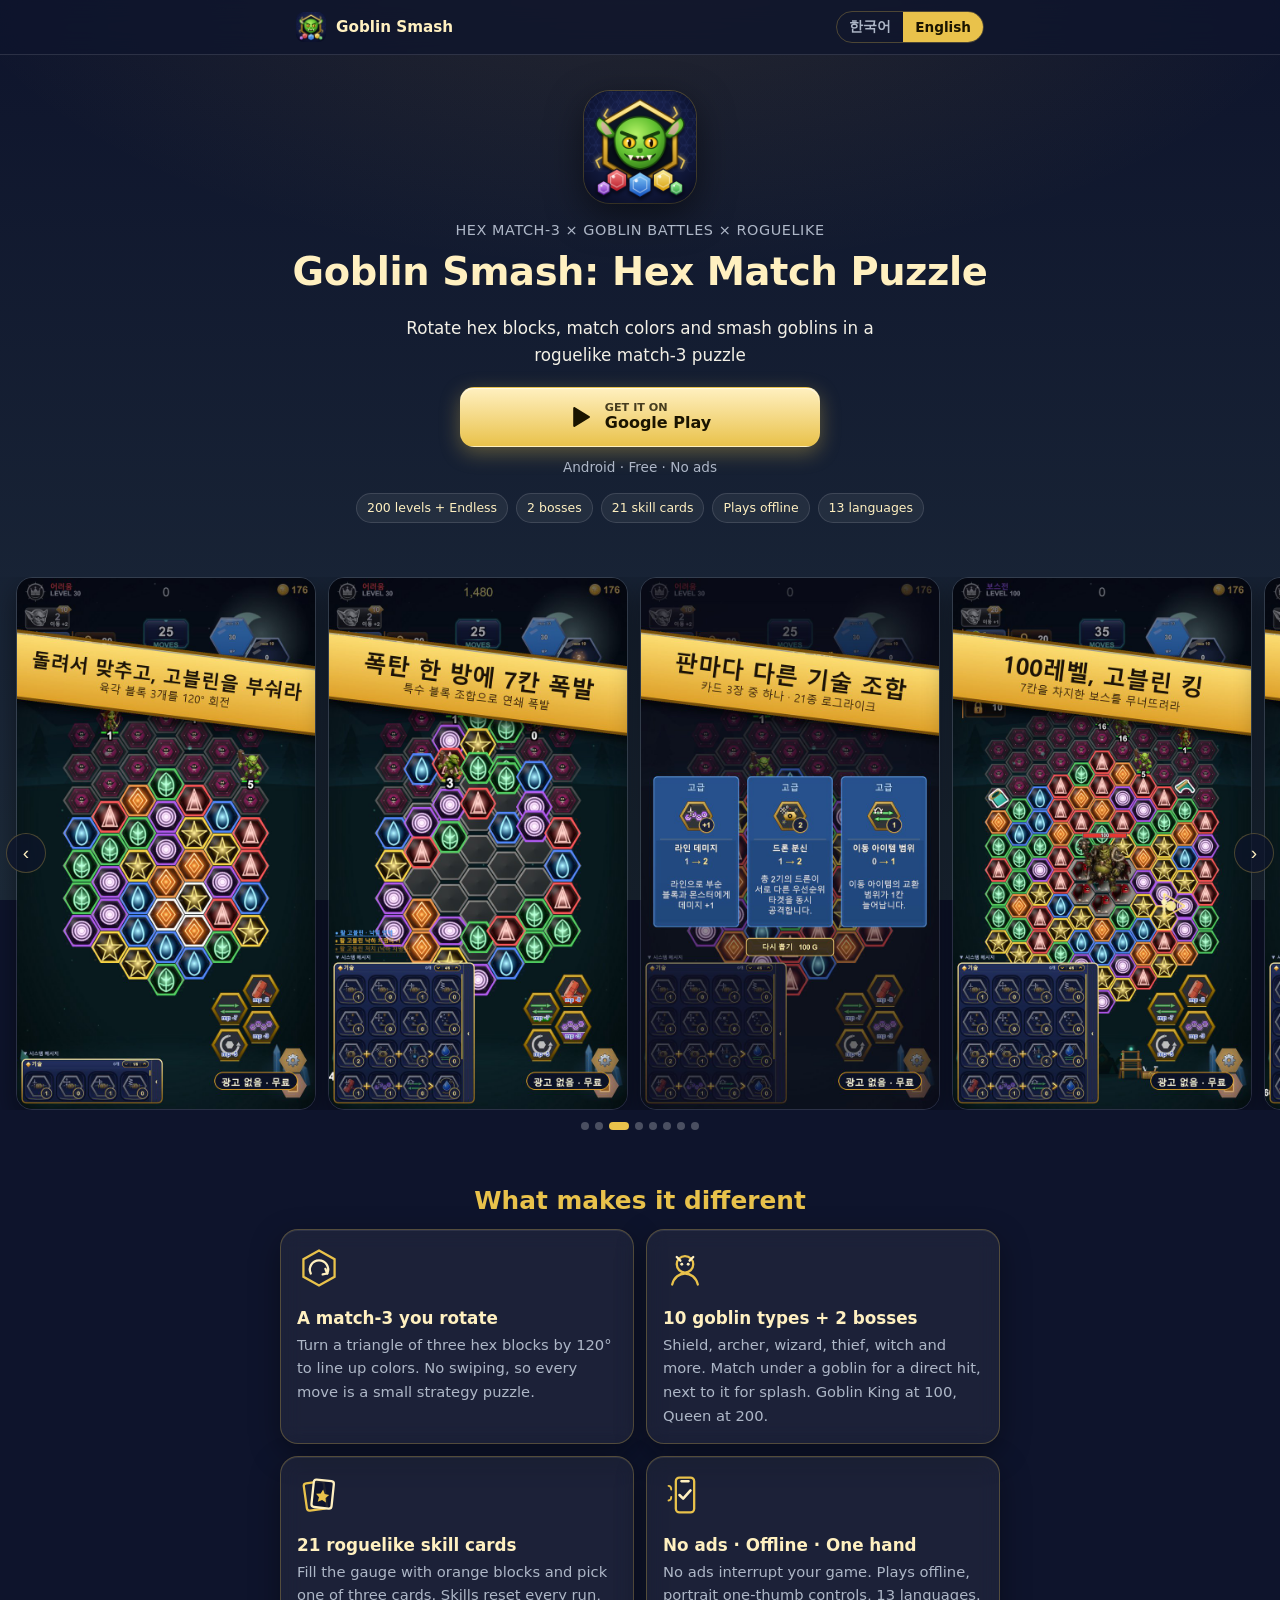
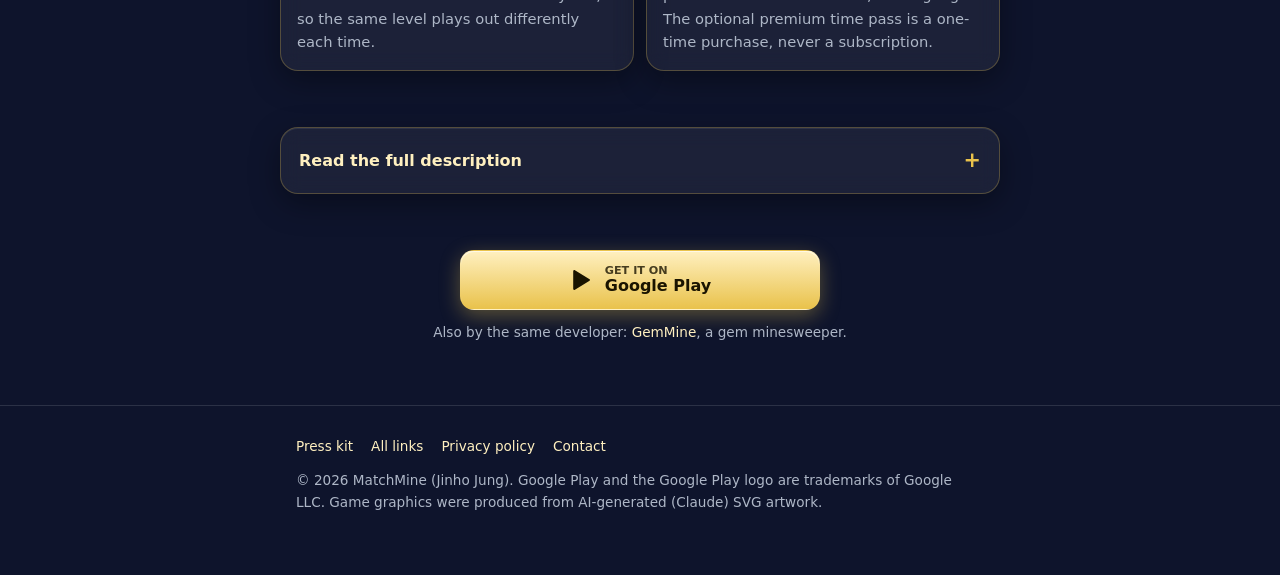
==== goblin-smash/goblinsmash/index.html @ 6483c4bd "고블린 스매시 랜딩·프레스킷·링크 허브 추가(goblin-smash/), 스튜디오 카드 출시 반영 Co-Authored-By: Claude Fable 5.1 <noreply@ant" ====
<!DOCTYPE html>
<html lang="ko">
<head>
<meta charset="utf-8">
<meta name="viewport" content="width=device-width, initial-scale=1, viewport-fit=cover">
<title>고블린 스매시: 육각 블록 매치3 퍼즐 | Goblin Smash</title>
<meta name="description" content="육각 블록을 돌려 색을 맞추고 고블린을 물리치는 매치3 퍼즐! 200레벨·보스전·로그라이크 기술">
<meta name="theme-color" content="#0E142C">
<link rel="icon" href="../assets/icon.png" type="image/png">
<link rel="apple-touch-icon" href="../assets/icon.png">
<link rel="canonical" href="https://adonis1357.github.io/goblin-smash/goblinsmash/">
<meta property="og:type" content="website">
<meta property="og:site_name" content="Goblin Smash">
<meta property="og:title" content="Goblin Smash: Hex Match Puzzle">
<meta property="og:description" content="Rotate hex blocks, match colors and smash goblins in a roguelike match-3 puzzle">
<meta property="og:image" content="https://adonis1357.github.io/goblin-smash/assets/og_image.jpg">
<meta property="og:image:width" content="1200">
<meta property="og:image:height" content="630">
<meta property="og:url" content="https://adonis1357.github.io/goblin-smash/goblinsmash/">
<meta property="og:locale" content="ko_KR">
<meta property="og:locale:alternate" content="en_US">
<meta name="twitter:card" content="summary_large_image">
<meta name="twitter:title" content="Goblin Smash: Hex Match Puzzle">
<meta name="twitter:description" content="Rotate hex blocks, match colors and smash goblins in a roguelike match-3 puzzle">
<meta name="twitter:image" content="https://adonis1357.github.io/goblin-smash/assets/og_image.jpg">
<script type="application/ld+json">
{
 "@context": "https://schema.org",
 "@type": [
  "VideoGame",
  "SoftwareApplication",
  "MobileApplication"
 ],
 "name": "Goblin Smash: Hex Match Puzzle",
 "alternateName": "고블린 스매시: 육각 블록 매치3 퍼즐",
 "description": "Rotate hex blocks, match colors and smash goblins in a roguelike match-3 puzzle",
 "url": "https://adonis1357.github.io/goblin-smash/goblinsmash/",
 "image": "https://adonis1357.github.io/goblin-smash/assets/icon.png",
 "applicationCategory": "GameApplication",
 "applicationSubCategory": "Puzzle",
 "genre": [
  "Puzzle",
  "Match-3",
  "Roguelike"
 ],
 "operatingSystem": "Android",
 "gamePlatform": "Android",
 "playMode": "SinglePlayer",
 "installUrl": "https://play.google.com/store/apps/details?id=com.matchmine.hexapuzzle",
 "downloadUrl": "https://play.google.com/store/apps/details?id=com.matchmine.hexapuzzle",
 "inLanguage": [
  "ko",
  "en",
  "ja",
  "zh-Hans",
  "zh-Hant",
  "fr",
  "es",
  "de",
  "pt",
  "ru",
  "vi",
  "th",
  "id"
 ],
 "offers": {
  "@type": "Offer",
  "price": "0",
  "priceCurrency": "KRW",
  "availability": "https://schema.org/InStock"
 },
 "author": {
  "@type": "Person",
  "name": "Jinho Jung",
  "alternateName": "정진호"
 },
 "publisher": {
  "@type": "Organization",
  "name": "MatchMine",
  "email": "younggeneral1357@gmail.com"
 },
 "datePublished": "2026-10-06",
 "screenshot": [
  "https://adonis1357.github.io/goblin-smash/assets/shots/01_gameplay.jpg",
  "https://adonis1357.github.io/goblin-smash/assets/shots/02_bomb.jpg",
  "https://adonis1357.github.io/goblin-smash/assets/shots/03_cards.jpg",
  "https://adonis1357.github.io/goblin-smash/assets/shots/04_boss.jpg",
  "https://adonis1357.github.io/goblin-smash/assets/shots/05_drill.jpg",
  "https://adonis1357.github.io/goblin-smash/assets/shots/06_skills.jpg",
  "https://adonis1357.github.io/goblin-smash/assets/shots/07_clear.jpg",
  "https://adonis1357.github.io/goblin-smash/assets/shots/08_lobby.jpg"
 ]
}
</script>
<link rel="stylesheet" href="../assets/site.css">
<style>
  .hero { padding: 36px 0 26px; text-align: center; }
  .hero .icon { width: 112px; height: 112px; margin: 0 auto 16px; border-radius: 26px;
    box-shadow: 0 12px 36px rgba(0,0,0,.5), 0 0 0 1px var(--line); }
  .hero .tag { color: var(--muted); font-size: .9rem; margin-bottom: 6px; letter-spacing: .04em; text-transform: uppercase; }
  .hero .pos { font-size: 1.05rem; color: var(--text); max-width: 540px; margin: 0 auto 18px; }
  .hero .cta { display: flex; flex-direction: column; align-items: center; gap: 10px; }
  .badges { display: flex; flex-wrap: wrap; justify-content: center; gap: 8px; margin-top: 14px; }
  .badges span { font-size: .78rem; color: var(--gold-light); background: var(--glass); border: 1px solid var(--line-soft);
    border-radius: 999px; padding: 4px 10px; }

  /* 캐러셀 */
  .carousel { position: relative; }
  .track { list-style: none; margin: 0; padding: 0 var(--gutter); display: flex; gap: 12px; overflow-x: auto;
    scroll-snap-type: x mandatory; -webkit-overflow-scrolling: touch; scrollbar-width: none; }
  .track::-webkit-scrollbar { display: none; }
  .slide { flex: 0 0 min(64vw, 300px); scroll-snap-align: center; }
  .slide img { border-radius: 16px; border: 1px solid var(--line-soft); box-shadow: 0 10px 28px rgba(0,0,0,.45); aspect-ratio: 9/16; object-fit: cover; }
  .nav { position: absolute; top: 50%; transform: translateY(-50%); width: 40px; height: 40px; border-radius: 50%;
    border: 1px solid var(--line); background: rgba(14,20,44,.7); color: var(--gold-light); font-size: 1.2rem; cursor: pointer; display: none; }
  .nav.prev { left: 6px; } .nav.next { right: 6px; }
  @media (min-width: 600px) { .nav { display: block; } }
  .dots { display: flex; justify-content: center; gap: 6px; margin-top: 12px; }
  .dots button { width: 8px; height: 8px; border-radius: 50%; border: 0; background: rgba(255,255,255,.25); padding: 0; cursor: pointer; }
  .dots button[aria-current="true"] { background: var(--gold); width: 20px; border-radius: 4px; }

  /* 특징 4블록 */
  .features { display: grid; grid-template-columns: 1fr; gap: 12px; }
  @media (min-width: 560px) { .features { grid-template-columns: 1fr 1fr; } }
  .feature { padding: 16px; }
  .feature .ico { width: 44px; height: 44px; margin-bottom: 10px; }
  .feature h3 { margin-bottom: 4px; }
  .feature p { margin: 0; color: var(--muted); font-size: .92rem; }

  /* 쇼츠 */
  .video { position: relative; width: min(100%, 360px); aspect-ratio: 9/16; margin: 0 auto; border-radius: 16px; overflow: hidden;
    border: 1px solid var(--line); background: #000; }
  .video iframe { position: absolute; inset: 0; width: 100%; height: 100%; border: 0; }

  /* 전체 설명 */
  details.desc { padding: 0; overflow: hidden; }
  details.desc summary { padding: 16px 18px; cursor: pointer; font-weight: 700; color: var(--gold-light); list-style: none; display: flex; justify-content: space-between; align-items: center; }
  details.desc summary::-webkit-details-marker { display: none; }
  details.desc summary::after { content: "+"; font-size: 1.3rem; color: var(--gold); }
  details.desc[open] summary::after { content: "–"; }
  details.desc .body { padding: 0 18px 18px; color: var(--text); font-size: .95rem; }
  details.desc .body h3 { margin-top: 18px; }
  details.desc .body ul { padding-left: 1.2em; color: var(--muted); }
  details.desc .body li { margin: .25em 0; }

  .bottom-cta { position: sticky; bottom: 0; z-index: 15; padding: 10px var(--gutter) calc(10px + env(safe-area-inset-bottom));
    background: linear-gradient(180deg, rgba(14,20,44,0), rgba(14,20,44,.92) 40%); }
  .bottom-cta .btn { width: 100%; max-width: var(--maxw); margin: 0 auto; }
</style>
</head>
<body data-lang="ko">
<header class="topbar">
  <div class="wrap">
    <a class="brand" href="./"><img src="../assets/icon.png" alt="" width="30" height="30"><span>Goblin Smash</span></a>
    <div class="lang-switch" role="group" aria-label="Language">
      <button type="button" data-lang="ko" aria-pressed="true">한국어</button>
      <button type="button" data-lang="en" aria-pressed="false">English</button>
    </div>
  </div>
</header>

<main>
  <section class="hero wrap">
    <img class="icon" src="../assets/icon.png" alt="Goblin Smash 앱 아이콘" width="112" height="112">
    <div class="tag"><span class="ko">헥사 매치3 × 고블린 전투 × 로그라이크</span><span class="en">Hex match-3 × goblin battles × roguelike</span></div>
    <h1><span class="ko">고블린 스매시: 육각 블록 매치3 퍼즐</span><span class="en">Goblin Smash: Hex Match Puzzle</span></h1>
    <p class="pos"><span class="ko">육각 블록을 돌려 색을 맞추고 고블린을 물리치는 매치3 퍼즐! 200레벨·보스전·로그라이크 기술</span><span class="en">Rotate hex blocks, match colors and smash goblins in a roguelike match-3 puzzle</span></p>
    <div class="cta">
      <a class="btn btn-gold btn-play" href="https://play.google.com/store/apps/details?id=com.matchmine.hexapuzzle&amp;referrer=utm_source%3Dlanding%26utm_medium%3Dweb%26utm_campaign%3Dlaunch" rel="noopener" target="_blank" id="play-btn">
        <svg viewBox="0 0 24 24" aria-hidden="true"><path fill="#1A1400" d="M4 3.5v17c0 .6.6 1 1.1.7L19 12.7c.5-.3.5-1 0-1.3L5.1 2.8c-.5-.3-1.1.1-1.1.7z"/><path fill="#1A1400" opacity=".55" d="M4 3.5l9.4 8.5L4 20.5z"/></svg>
        <span class="lbl"><small class="ko">Google Play에서</small><small class="en">GET IT ON</small><span class="ko">다운로드</span><span class="en">Google Play</span></span>
      </a>
      <span class="small muted"><span class="ko">Android · 무료 · 광고 없음</span><span class="en">Android · Free · No ads</span></span>
    </div>
    <div class="badges">
      <span class="ko">200레벨 + 무한 도전</span><span class="en">200 levels + Endless</span>
      <span class="ko">보스 2종</span><span class="en">2 bosses</span>
      <span class="ko">기술 카드 21종</span><span class="en">21 skill cards</span>
      <span class="ko">오프라인 플레이</span><span class="en">Plays offline</span>
      <span class="ko">13개 언어</span><span class="en">13 languages</span>
    </div>
  </section>

  <section class="section carousel" aria-label="Screenshots">
    <ul class="track" id="track">
      <li class="slide"><img src="../assets/shots/01_gameplay.jpg" alt="회전 매칭 플레이 / Rotate-to-match gameplay" loading="eager" width="720" height="1280"></li>
      <li class="slide"><img src="../assets/shots/02_bomb.jpg" alt="폭탄 특수 블록 / Bomb special block" loading="lazy" width="720" height="1280"></li>
      <li class="slide"><img src="../assets/shots/03_cards.jpg" alt="기술 카드 선택 / Skill card pick" loading="lazy" width="720" height="1280"></li>
      <li class="slide"><img src="../assets/shots/04_boss.jpg" alt="고블린 킹 보스전 / Goblin King boss fight" loading="lazy" width="720" height="1280"></li>
      <li class="slide"><img src="../assets/shots/05_drill.jpg" alt="드릴 관통 / Drill piercing" loading="lazy" width="720" height="1280"></li>
      <li class="slide"><img src="../assets/shots/06_skills.jpg" alt="기술 트리 / Skill tree" loading="lazy" width="720" height="1280"></li>
      <li class="slide"><img src="../assets/shots/07_clear.jpg" alt="레벨 클리어 / Level clear" loading="lazy" width="720" height="1280"></li>
      <li class="slide"><img src="../assets/shots/08_lobby.jpg" alt="크리스탈 숲 로비 / Crystal Forest lobby" loading="lazy" width="720" height="1280"></li>
    </ul>
    <button type="button" class="nav prev" id="prev" aria-label="이전">‹</button>
    <button type="button" class="nav next" id="next" aria-label="다음">›</button>
    <div class="dots" id="dots">
      <button type="button" data-i="0" aria-label="1"></button>
      <button type="button" data-i="1" aria-label="2"></button>
      <button type="button" data-i="2" aria-label="3"></button>
      <button type="button" data-i="3" aria-label="4"></button>
      <button type="button" data-i="4" aria-label="5"></button>
      <button type="button" data-i="5" aria-label="6"></button>
      <button type="button" data-i="6" aria-label="7"></button>
      <button type="button" data-i="7" aria-label="8"></button>
    </div>
  </section>

  <section class="section wrap">
    <h2 class="center"><span class="ko">왜 다른 매치3인가</span><span class="en">What makes it different</span></h2>
    <div class="features">
      <div class="glass feature">
        <svg class="ico" viewBox="0 0 48 48" aria-hidden="true"><polygon points="24,5 41,14.5 41,33.5 24,43 7,33.5 7,14.5" fill="none" stroke="#E9C24B" stroke-width="2.5"/><path d="M15 30a10 10 0 1 1 18 0" fill="none" stroke="#FFF0C0" stroke-width="2.5" stroke-linecap="round"/><path d="M31 25l2 5-5 1" fill="none" stroke="#FFF0C0" stroke-width="2.5" stroke-linecap="round" stroke-linejoin="round"/></svg>
        <h3><span class="ko">돌려서 맞추는 매치3</span><span class="en">A match-3 you rotate</span></h3>
        <p><span class="ko">삼각형으로 붙은 육각 블록 3개를 120° 회전해 같은 색을 맞춥니다. 스와이프가 아니라 회전이라 한 수 한 수가 전략입니다.</span><span class="en">Turn a triangle of three hex blocks by 120° to line up colors. No swiping, so every move is a small strategy puzzle.</span></p>
      </div>
      <div class="glass feature">
        <svg class="ico" viewBox="0 0 48 48" aria-hidden="true"><circle cx="24" cy="20" r="9" fill="none" stroke="#E9C24B" stroke-width="2.5"/><path d="M10 42c2-8 8-12 14-12s12 4 14 12" fill="none" stroke="#E9C24B" stroke-width="2.5" stroke-linecap="round"/><path d="M15 12l4 4M33 12l-4 4" stroke="#FFF0C0" stroke-width="2.5" stroke-linecap="round"/><circle cx="20.5" cy="20" r="1.6" fill="#FFF0C0"/><circle cx="27.5" cy="20" r="1.6" fill="#FFF0C0"/></svg>
        <h3><span class="ko">블록 위의 고블린 10종 + 보스 2</span><span class="en">10 goblin types + 2 bosses</span></h3>
        <p><span class="ko">방패·궁수·마법사·도둑·마녀… 고블린이 선 블록을 맞추면 직격, 옆을 맞추면 인접 피해. 100레벨 고블린 킹, 200레벨 고블린 퀸.</span><span class="en">Shield, archer, wizard, thief, witch and more. Match under a goblin for a direct hit, next to it for splash. Goblin King at 100, Queen at 200.</span></p>
      </div>
      <div class="glass feature">
        <svg class="ico" viewBox="0 0 48 48" aria-hidden="true"><rect x="9" y="10" width="22" height="30" rx="3" fill="none" stroke="#E9C24B" stroke-width="2.5" transform="rotate(-8 20 25)"/><rect x="17" y="8" width="22" height="30" rx="3" fill="rgba(14,20,44,.9)" stroke="#FFF0C0" stroke-width="2.5" transform="rotate(6 28 23)"/><path d="M24 17l2.2 4.6 5 .7-3.6 3.5.9 5-4.5-2.4-4.5 2.4.9-5-3.6-3.5 5-.7z" fill="#E9C24B" transform="rotate(6 28 23) translate(4 1)"/></svg>
        <h3><span class="ko">판마다 고르는 기술 카드 21종</span><span class="en">21 roguelike skill cards</span></h3>
        <p><span class="ko">주황 블록으로 게이지를 채우면 카드 3장 중 1장 선택. 기술은 판마다 리셋되어 같은 레벨도 매번 다른 전략이 됩니다.</span><span class="en">Fill the gauge with orange blocks and pick one of three cards. Skills reset every run, so the same level plays out differently each time.</span></p>
      </div>
      <div class="glass feature">
        <svg class="ico" viewBox="0 0 48 48" aria-hidden="true"><rect x="14" y="5" width="20" height="38" rx="4" fill="none" stroke="#E9C24B" stroke-width="2.5"/><path d="M20 9h8" stroke="#FFF0C0" stroke-width="2.5" stroke-linecap="round"/><path d="M18 24l4 4 8-9" fill="none" stroke="#FFF0C0" stroke-width="2.8" stroke-linecap="round" stroke-linejoin="round"/><path d="M6 14q3 0 3 4M6 30q3 0 3-4" stroke="#E9C24B" stroke-width="2" stroke-linecap="round" fill="none"/></svg>
        <h3><span class="ko">광고 없음 · 오프라인 · 한 손 조작</span><span class="en">No ads · Offline · One hand</span></h3>
        <p><span class="ko">광고가 흐름을 끊지 않습니다. 인터넷 없이도 플레이 가능. 세로 화면 한 손 조작, 13개 언어. 프리미엄 타임 패스는 자동 갱신 없는 1회 구매.</span><span class="en">No ads interrupt your game. Plays offline, portrait one-thumb controls, 13 languages. The optional premium time pass is a one-time purchase, never a subscription.</span></p>
      </div>
    </div>
  </section>

  <section class="section wrap" id="shorts" hidden>
    <h2 class="center"><span class="ko">15초로 보는 플레이</span><span class="en">See it in 15 seconds</span></h2>
    <div class="video" id="video"></div>
  </section>

  <section class="section wrap">
    <details class="glass desc">
      <summary><span class="ko">게임 전체 소개 보기</span><span class="en">Read the full description</span></summary>
      <div class="body">
        <div class="ko">
<p>육각 블록을 돌리는 순간, 고블린과의 전투가 시작됩니다.</p>
<p>고블린 스매시(Goblin Smash)는 육각형 블록을 회전시켜 색을 맞추는 매치3 퍼즐 게임입니다. 삼각형으로 붙어 있는 블록 3개를 120도씩 돌려 같은 색을 맞추면, 그 블록 위나 옆에 서 있던 고블린이 피해를 입습니다. 밀어서 바꾸는 방식이 아니라 &#x27;돌려서&#x27; 맞추는 회전 퍼즐이라, 한 수 한 수에 전략과 두뇌 회전이 필요합니다.</p>
<h3>돌려서 맞추는 육각형 3매치</h3>
<ul><li>삼각형으로 모인 블록 3개를 120도 회전해 같은 색을 맞추세요</li><li>레벨마다 이동 횟수가 정해져 있어, 몇 수 앞을 내다보는 블록 퍼즐의 손맛이 살아 있습니다</li><li>더 이상 돌릴 곳이 없으면 판이 자동으로 다시 섞입니다</li></ul>
<h3>블록 위의 고블린을 물리쳐라</h3>
<ul><li>기본 고블린부터 갑옷·활·방패·폭탄·힐러·헤비·마법사·도둑·마녀 고블린까지 10종, 그리고 더 강한 엘리트 고블린이 등장합니다</li><li>고블린이 선 블록을 맞추면 직접 타격, 옆 블록을 맞추면 인접 타격</li><li>화살로 블록에 금을 내는 활 고블린, 동료를 치료하는 힐러, 카운트다운 뒤 터지는 폭탄 고블린… 저마다 다른 패턴을 읽어야 합니다</li><li>블록 3칸을 차지해 회전을 막는 헤비 고블린, 몸을 숨기는 도둑 고블린, 언데드를 불러내는 마녀 고블린까지 상대에 따라 공략 순서가 달라집니다</li><li>블록을 점령해 회색으로 만드는 고블린을 막지 못하면 판이 점점 좁아집니다</li></ul>
<h3>특수 블록과 조합</h3>
<ul><li>드릴: 한 줄을 곧게 꿰뚫는 관통 공격</li><li>폭탄: 주변 7칸을 한 번에 폭파</li><li>드론: 가장 필요한 곳을 스스로 찾아가 공격</li><li>타겟 레이저: 링 모양으로 맞추면 생성되어 한 색의 블록을 모두 파괴</li><li>특수 블록끼리 합치면 더 강력한 조합 효과가 터집니다</li><li>어떤 특수 블록을 언제, 어느 고블린 앞에서 터뜨릴지 고민하는 것이 이 퍼즐 게임의 핵심 전략입니다</li></ul>
<h3>막힌 판을 뚫는 아이템 4종</h3>
<ul><li>망치, 스왑, 라인, 역회전으로 위기의 순간을 뒤집으세요</li></ul>
<h3>판마다 달라지는 로그라이크 기술 리워드</h3>
<ul><li>21레벨부터 주황 블록을 모아 게이지를 채우면 기술 카드 3장 중 하나를 고릅니다</li><li>드릴 관통, 연쇄 폭탄, 드론 분신, 낙하 치명타 등 21종의 기술을 각각 3단계까지 강화</li><li>기술은 판마다 새로 시작되어, 같은 레벨도 고른 조합에 따라 전혀 다른 전략이 됩니다</li></ul>
<h3>200레벨, 보스전, 그리고 무한 도전</h3>
<ul><li>크리스탈 숲을 지나는 200개의 레벨과 챕터</li><li>100레벨 고블린 킹, 200레벨 고블린 퀸과의 보스전</li><li>200레벨을 모두 깨면 끝없이 이어지는 무한 도전 모드가 열립니다</li></ul>
<h3>한 손으로, 어디서나</h3>
<ul><li>세로 화면 한 손 조작</li><li>인터넷 연결 없이 오프라인에서도 플레이할 수 있습니다 (결제할 때만 연결 필요)</li><li>광고 없는 게임이라 플레이 흐름이 끊기지 않습니다</li><li>선택형 프리미엄 타임 패스(24시간·7일·30일)는 1회 구매 상품이며, 자동 갱신되는 구독이 아닙니다</li><li>한국어를 포함한 13개 언어 지원</li></ul>
<p>고블린이 판을 차지하기 전에, 먼저 돌리세요.</p>
        </div>
        <div class="en">
<p>The moment you rotate a block, the battle begins.</p>
<p>Goblin Smash is a hex match-3 puzzle game where you don&#x27;t swipe, you rotate. Turn a triangle of three hexagon blocks by 120° to match colors, and any goblin standing on or next to those blocks takes the hit. Every level gives you a limited number of moves, so each turn becomes a small strategy puzzle.</p>
<h3>A match-3 you rotate</h3>
<ul><li>Spin a cluster of three hex blocks 120° to line up three of a color</li><li>A move limit on every level rewards thinking a few turns ahead</li><li>If no move is left, the board reshuffles itself</li></ul>
<h3>Goblins on the board</h3>
<ul><li>Ten goblin types (Goblin, Armored, Archer, Shield, Bomb, Healer, Heavy, Wizard, Thief and Witch) plus tougher elite versions</li><li>Match under a goblin for a direct hit, or next to it for splash damage</li><li>Archers crack blocks, healers patch up their friends and bomb goblins count down to a blast, so learn each pattern</li><li>Goblins capture blocks and turn them gray; stop them before your board shrinks</li></ul>
<h3>Special blocks and combos</h3>
<ul><li>Drill: pierces straight through a line</li><li>Bomb: blasts the 7 cells around it</li><li>Drone: flies off to strike where it&#x27;s needed most</li><li>Target Laser: created by a ring match, it wipes out every block of one color</li><li>Merge special blocks together for even bigger combo effects</li></ul>
<h3>Four items for tight spots</h3>
<ul><li>Hammer, Swap, Line and Reverse Spin help you break open a stuck board</li></ul>
<h3>Roguelike skill rewards</h3>
<ul><li>From level 21, collect orange blocks to fill the reward gauge, then choose one of three skill cards</li><li>21 skills, each upgradable up to level 3: drill piercing, chain bombs, drone clones, fall critical hits and more</li><li>Skills reset every run, so the same level can play out in a completely different way</li></ul>
<h3>200 levels, boss fights and endless play</h3>
<ul><li>200 levels spread across the chapters of the Crystal Forest</li><li>Boss battles against the Goblin King at level 100 and the Goblin Queen at level 200</li><li>Clear all 200 to unlock the Endless Challenge mode</li></ul>
<h3>One hand, anywhere</h3>
<ul><li>Portrait mode with one-thumb controls</li><li>Plays offline; a connection is only needed for purchases</li><li>No ads interrupt your game</li><li>The optional premium time pass (24 hours, 7 days or 30 days) is a one-time purchase, not a subscription, and never auto-renews</li><li>Available in 13 languages</li></ul>
<p>Rotate first, before the goblins take the board.</p>
        </div>
      </div>
    </details>
  </section>

  <section class="section wrap center">
    <a class="btn btn-gold btn-play" href="https://play.google.com/store/apps/details?id=com.matchmine.hexapuzzle&amp;referrer=utm_source%3Dlanding%26utm_medium%3Dweb%26utm_campaign%3Dlaunch" rel="noopener" target="_blank">
      <svg viewBox="0 0 24 24" aria-hidden="true"><path fill="#1A1400" d="M4 3.5v17c0 .6.6 1 1.1.7L19 12.7c.5-.3.5-1 0-1.3L5.1 2.8c-.5-.3-1.1.1-1.1.7z"/><path fill="#1A1400" opacity=".55" d="M4 3.5l9.4 8.5L4 20.5z"/></svg>
      <span class="lbl"><small class="ko">Google Play에서</small><small class="en">GET IT ON</small><span class="ko">다운로드</span><span class="en">Google Play</span></span>
    </a>
    <p class="small muted" style="margin-top:12px"><span class="ko">자매작 <a href="https://play.google.com/store/apps/details?id=com.JungJinHoCompany.GemMine&amp;referrer=utm_source%3Dlanding%26utm_medium%3Dweb%26utm_campaign%3Dxpromo" rel="noopener" target="_blank">GemMine(보석 지뢰찾기)</a>도 같은 개발자가 만들었습니다.</span><span class="en">Also by the same developer: <a href="https://play.google.com/store/apps/details?id=com.JungJinHoCompany.GemMine&amp;referrer=utm_source%3Dlanding%26utm_medium%3Dweb%26utm_campaign%3Dxpromo" rel="noopener" target="_blank">GemMine</a>, a gem minesweeper.</span></p>
  </section>
</main>

<footer class="footer">
  <div class="wrap">
    <ul>
      <li><a href="../press/"><span class="ko">프레스킷</span><span class="en">Press kit</span></a></li>
      <li><a href="../links/"><span class="ko">모든 링크</span><span class="en">All links</span></a></li>
      <li><a href="https://adonis1357.github.io/jammine-policy/privacy-policy.html" rel="noopener" target="_blank"><span class="ko">개인정보처리방침</span><span class="en">Privacy policy</span></a></li>
      <li><a href="mailto:younggeneral1357@gmail.com?subject=Goblin%20Smash"><span class="ko">문의</span><span class="en">Contact</span></a></li>
    </ul>
    <p><span class="ko">© 2026 MatchMine (정진호). Google Play 및 Google Play 로고는 Google LLC의 상표입니다. 게임 그래픽은 AI 도구(Claude)로 생성한 SVG를 바탕으로 제작했습니다.</span><span class="en">© 2026 MatchMine (Jinho Jung). Google Play and the Google Play logo are trademarks of Google LLC. Game graphics were produced from AI-generated (Claude) SVG artwork.</span></p>
  </div>
</footer>

<div class="bottom-cta" id="bottom-cta" hidden>
  <a class="btn btn-gold" href="https://play.google.com/store/apps/details?id=com.matchmine.hexapuzzle&amp;referrer=utm_source%3Dlanding%26utm_medium%3Dweb%26utm_campaign%3Dlaunch" rel="noopener" target="_blank"><span class="ko">Google Play에서 무료 다운로드</span><span class="en">Free on Google Play</span></a>
</div>

<script>
(function () {
  // ---- 설정: 쇼츠 YouTube 영상 ID (예: "dQw4w9WgXcQ"). 비어 있으면 섹션 숨김 ----
  var YOUTUBE_ID = "";

  // 언어 토글 (URL ?lang=en, 저장값, 브라우저 언어 순)
  var body = document.body;
  function setLang(l) {
    body.setAttribute('data-lang', l);
    document.documentElement.lang = l;
    document.querySelectorAll('.lang-switch button').forEach(function (b) {
      b.setAttribute('aria-pressed', b.getAttribute('data-lang') === l ? 'true' : 'false');
    });
    try { localStorage.setItem('gs_lang', l); } catch (e) {}
  }
  var q = new URLSearchParams(location.search).get('lang');
  var saved = null; try { saved = localStorage.getItem('gs_lang'); } catch (e) {}
  var nav = (navigator.language || 'ko').toLowerCase().indexOf('ko') === 0 ? 'ko' : 'en';
  setLang(q === 'en' || q === 'ko' ? q : (saved || nav));
  document.querySelectorAll('.lang-switch button').forEach(function (b) {
    b.addEventListener('click', function () { setLang(b.getAttribute('data-lang')); });
  });

  // 쇼츠 임베드 (YOUTUBE_ID 있을 때만, 클릭 전엔 iframe 로드 안 함)
  if (YOUTUBE_ID) {
    var sec = document.getElementById('shorts'); sec.hidden = false;
    var v = document.getElementById('video');
    var ph = document.createElement('button');
    ph.type = 'button'; ph.setAttribute('aria-label', 'Play video');
    ph.style.cssText = 'position:absolute;inset:0;width:100%;height:100%;border:0;cursor:pointer;background:#000 url(https://i.ytimg.com/vi/' + YOUTUBE_ID + '/hqdefault.jpg) center/cover no-repeat;';
    ph.innerHTML = '<svg viewBox="0 0 68 48" width="68" height="48" style="position:absolute;left:50%;top:50%;transform:translate(-50%,-50%)"><path d="M66.5 7.7c-.8-2.9-3-5.2-5.9-6C55.4.3 34 .3 34 .3S12.6.3 7.4 1.7c-2.9.8-5.1 3.1-5.9 6C.3 13 .3 24 .3 24s0 11 1.4 16.3c.8 2.9 3 5.2 5.9 6 5.2 1.4 26.4 1.4 26.4 1.4s21.4 0 26.6-1.4c2.9-.8 5.1-3.1 5.9-6C67.7 35 67.7 24 67.7 24s0-11-1.2-16.3z" fill="#E9C24B"/><path d="M27 34.6V13.4L45 24z" fill="#1A1400"/></svg>';
    ph.addEventListener('click', function () {
      v.innerHTML = '<iframe src="https://www.youtube-nocookie.com/embed/' + YOUTUBE_ID + '?autoplay=1&playsinline=1&rel=0" title="Goblin Smash shorts" allow="autoplay; encrypted-media; picture-in-picture" allowfullscreen loading="lazy"></iframe>';
    });
    v.appendChild(ph);
  }

  // 캐러셀
  var track = document.getElementById('track');
  var slides = track.querySelectorAll('.slide');
  var dots = document.getElementById('dots').querySelectorAll('button');
  function goTo(i) {
    i = Math.max(0, Math.min(slides.length - 1, i));
    var s = slides[i];
    track.scrollTo({ left: s.offsetLeft - (track.clientWidth - s.clientWidth) / 2, behavior: 'smooth' });
  }
  function current() {
    var c = track.scrollLeft + track.clientWidth / 2, best = 0, bd = 1e9;
    slides.forEach(function (s, i) { var d = Math.abs(s.offsetLeft + s.clientWidth / 2 - c); if (d < bd) { bd = d; best = i; } });
    return best;
  }
  function updateDots() { var i = current(); dots.forEach(function (d, j) { d.setAttribute('aria-current', i === j ? 'true' : 'false'); }); }
  dots.forEach(function (d) { d.addEventListener('click', function () { goTo(+d.getAttribute('data-i')); }); });
  document.getElementById('prev').addEventListener('click', function () { goTo(current() - 1); });
  document.getElementById('next').addEventListener('click', function () { goTo(current() + 1); });
  var t; track.addEventListener('scroll', function () { clearTimeout(t); t = setTimeout(updateDots, 80); }, { passive: true });
  updateDots();

  // 하단 고정 CTA: 히어로 버튼이 화면 밖으로 나가면 표시
  var cta = document.getElementById('bottom-cta'), hero = document.getElementById('play-btn');
  if ('IntersectionObserver' in window) {
    new IntersectionObserver(function (es) { cta.hidden = es[0].isIntersecting; }, { threshold: 0 }).observe(hero);
  }
})();
</script>
</body>
</html>
---- goblin-smash/assets/site.css ----
/* Goblin Smash 사이트 공통 스타일 — 다크 글래스 톤 */
:root {
  --bg-top: #0E142C;
  --bg-bottom: #1D2B3A;
  --gold: #E9C24B;
  --gold-light: #FFF0C0;
  --text: #F3F0E6;
  --muted: #AEB7C7;
  --glass: rgba(255, 255, 255, 0.06);
  --glass-strong: rgba(255, 255, 255, 0.10);
  --line: rgba(233, 194, 75, 0.28);
  --line-soft: rgba(255, 255, 255, 0.12);
  --radius: 18px;
  --maxw: 720px;
  --gutter: 16px;
}
* { box-sizing: border-box; }
html { -webkit-text-size-adjust: 100%; scroll-behavior: smooth; }
body {
  margin: 0;
  color: var(--text);
  background: var(--bg-top);
  background-image: radial-gradient(1200px 600px at 50% -10%, rgba(233, 194, 75, 0.12), transparent 60%),
    linear-gradient(180deg, var(--bg-top) 0%, var(--bg-bottom) 100%);
  background-attachment: fixed;
  font-family: "Pretendard", "Noto Sans KR", "Malgun Gothic", "Apple SD Gothic Neo", -apple-system, "Segoe UI", Roboto, system-ui, sans-serif;
  line-height: 1.6;
  font-size: 16px;
  word-break: keep-all;
  overflow-wrap: anywhere;
  overflow-x: hidden;
}
a { color: var(--gold-light); text-decoration: none; }
a:hover { text-decoration: underline; }
img { max-width: 100%; height: auto; display: block; }
h1, h2, h3 { line-height: 1.25; margin: 0 0 .5em; }
h1 { font-size: clamp(1.6rem, 6vw, 2.4rem); color: var(--gold-light); letter-spacing: -.01em; }
h2 { font-size: clamp(1.2rem, 4.5vw, 1.55rem); color: var(--gold); }
h3 { font-size: 1.05rem; color: var(--gold-light); }
p { margin: 0 0 1em; }
.wrap { max-width: var(--maxw); margin: 0 auto; padding: 0 var(--gutter); }
.section { padding: 28px 0; }
.glass {
  background: var(--glass);
  border: 1px solid var(--line);
  border-radius: var(--radius);
  backdrop-filter: blur(10px);
  -webkit-backdrop-filter: blur(10px);
  box-shadow: 0 10px 30px rgba(0, 0, 0, 0.35), inset 0 1px 0 rgba(255, 255, 255, 0.08);
  padding: 18px;
}
.muted { color: var(--muted); }
.small { font-size: .85rem; }
.center { text-align: center; }

/* 상단 바 */
.topbar {
  position: sticky; top: 0; z-index: 20;
  background: rgba(14, 20, 44, 0.75);
  backdrop-filter: blur(12px); -webkit-backdrop-filter: blur(12px);
  border-bottom: 1px solid var(--line-soft);
}
.topbar .wrap { display: flex; align-items: center; justify-content: space-between; height: 54px; gap: 10px; }
.brand { display: flex; align-items: center; gap: 10px; color: var(--gold-light); font-weight: 700; font-size: .95rem; }
.brand img { width: 30px; height: 30px; border-radius: 8px; }
.lang-switch { display: inline-flex; border: 1px solid var(--line); border-radius: 999px; overflow: hidden; }
.lang-switch button {
  background: transparent; color: var(--muted); border: 0; padding: 6px 12px;
  font-size: .85rem; font-weight: 700; cursor: pointer; font-family: inherit;
}
.lang-switch button[aria-pressed="true"] { background: var(--gold); color: #1A1400; }

/* 언어 토글: body[data-lang] 에 따라 .ko / .en 표시 */
body[data-lang="ko"] .en { display: none !important; }
body[data-lang="en"] .ko { display: none !important; }

/* 버튼 */
.btn {
  display: inline-flex; align-items: center; justify-content: center; gap: 10px;
  padding: 14px 22px; border-radius: 14px; font-weight: 800; font-size: 1rem;
  border: 1px solid transparent; cursor: pointer; text-decoration: none !important;
  transition: transform .12s ease, box-shadow .12s ease, background .12s ease;
  min-height: 52px;
}
.btn:active { transform: translateY(1px) scale(.99); }
.btn-gold {
  color: #1A1400;
  background: linear-gradient(180deg, var(--gold-light), var(--gold));
  box-shadow: 0 6px 20px rgba(233, 194, 75, 0.35), inset 0 1px 0 rgba(255, 255, 255, 0.6);
}
.btn-gold:hover { box-shadow: 0 8px 26px rgba(233, 194, 75, 0.5); }
.btn-glass {
  color: var(--gold-light);
  background: var(--glass-strong);
  border-color: var(--line);
}
.btn-glass:hover { background: rgba(255, 255, 255, 0.16); }
.btn-play { width: 100%; max-width: 360px; }
.btn-play svg { width: 26px; height: 26px; flex: none; }
.btn-play .lbl { display: flex; flex-direction: column; line-height: 1.1; text-align: left; }
.btn-play .lbl small { font-size: .7rem; font-weight: 600; opacity: .8; }

/* 푸터 */
.footer { padding: 30px 0 48px; color: var(--muted); font-size: .85rem; border-top: 1px solid var(--line-soft); margin-top: 20px; }
.footer a { color: var(--gold-light); }
.footer ul { list-style: none; padding: 0; margin: 0 0 12px; display: flex; flex-wrap: wrap; gap: 8px 18px; }

/* 접근성 */
.sr-only { position: absolute; width: 1px; height: 1px; padding: 0; margin: -1px; overflow: hidden; clip: rect(0, 0, 0, 0); border: 0; }
:focus-visible { outline: 2px solid var(--gold); outline-offset: 2px; }
@media (prefers-reduced-motion: reduce) { html { scroll-behavior: auto; } .btn { transition: none; } }
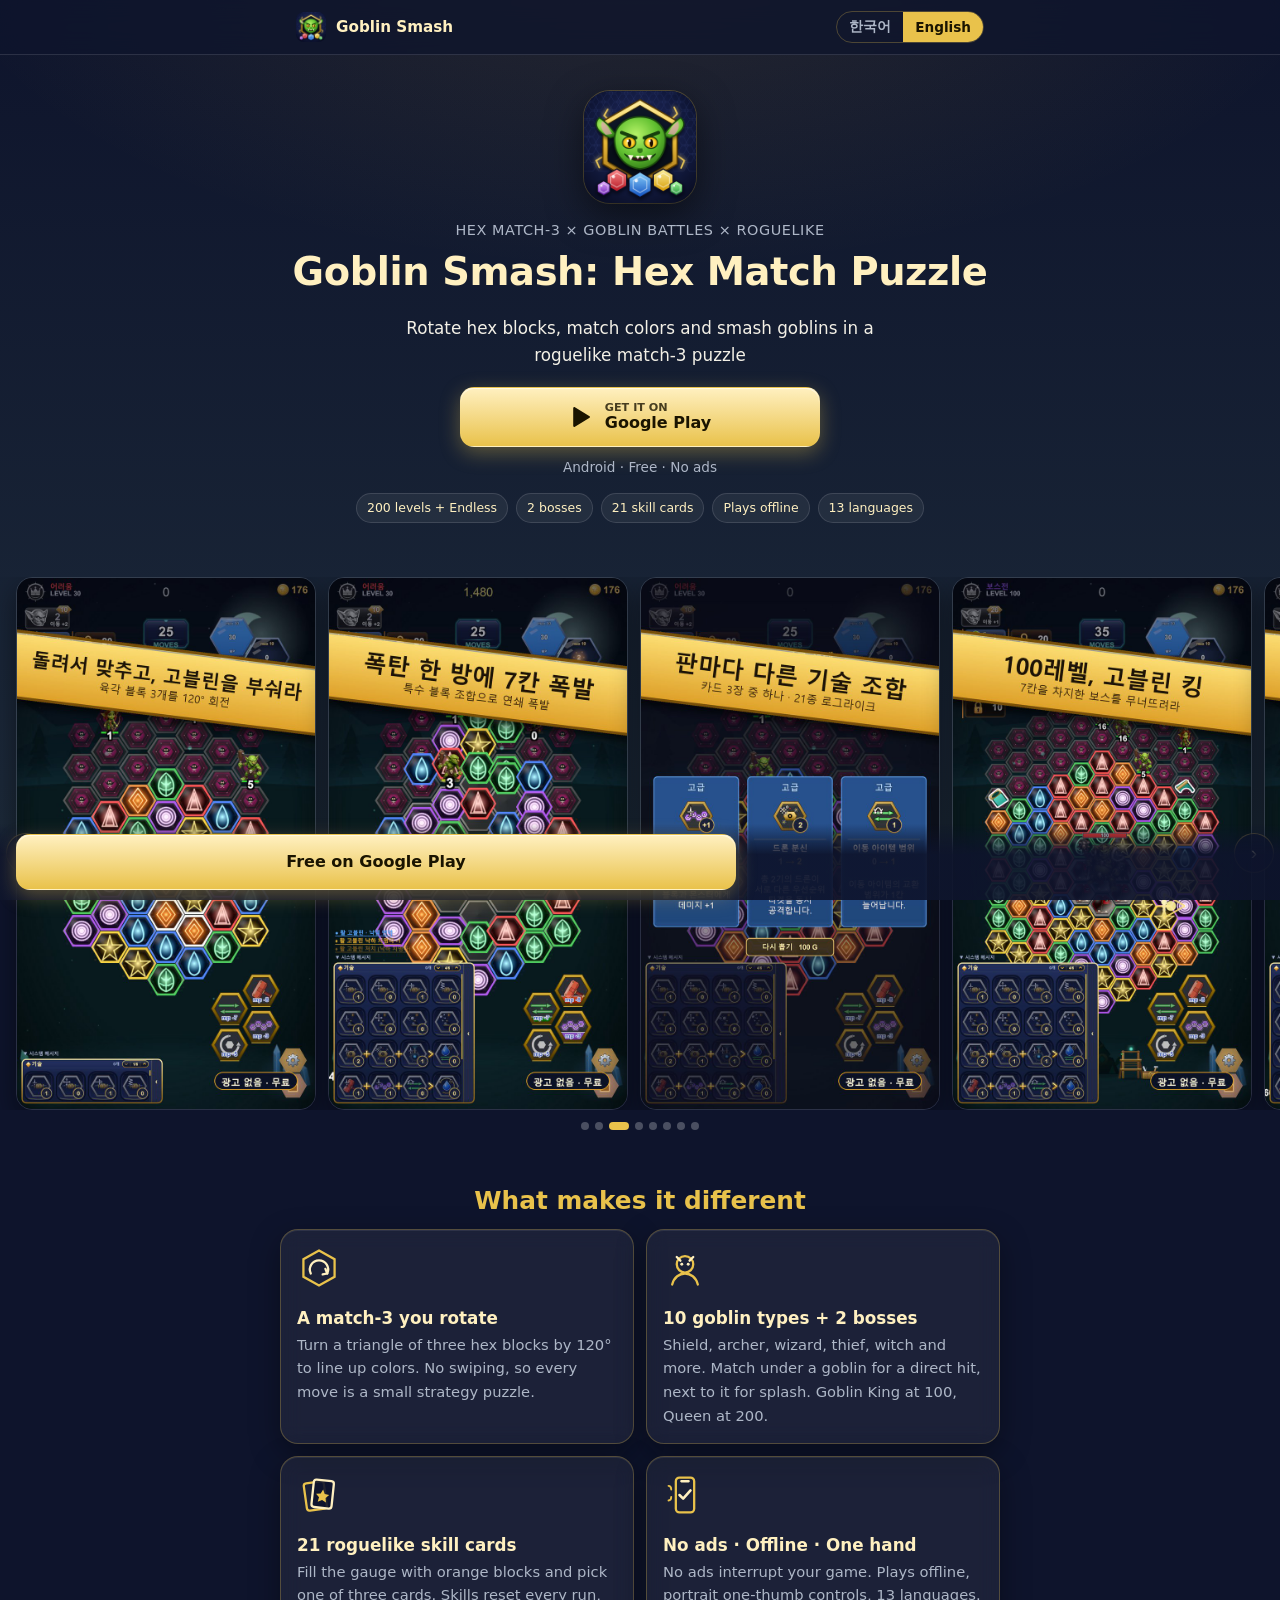
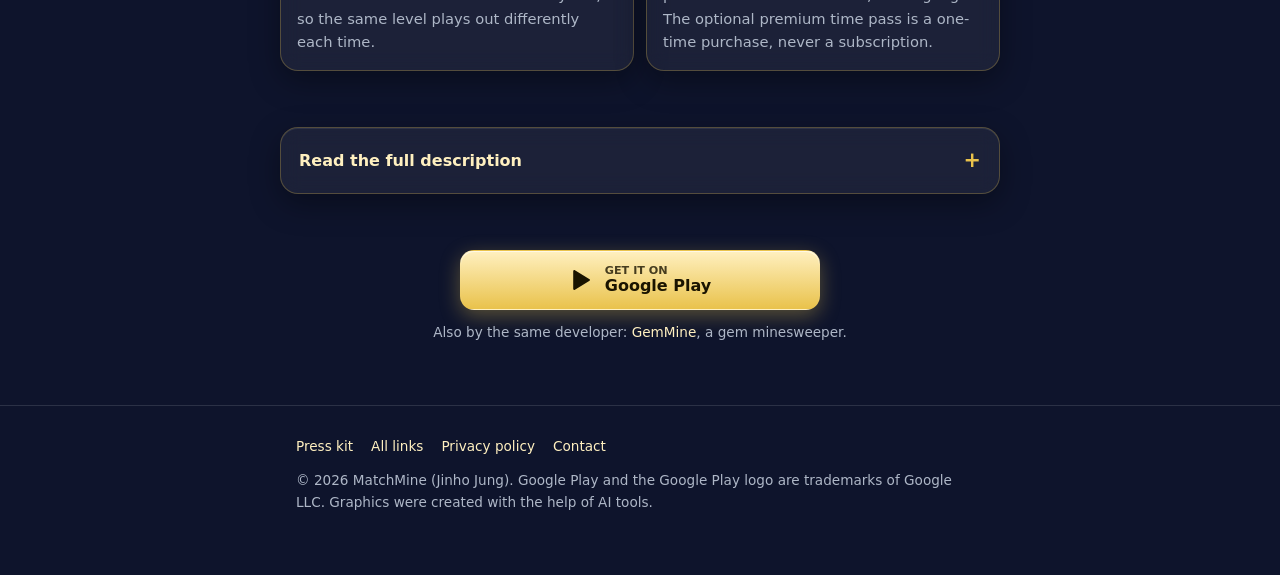
==== commit ce098883: "고블린 스매시 사이트: 그래픽 제작 고지 문구 정정 Co-Authored-By: Claude Opus 5.5 <noreply@anthropic.com>" ====
--- a/goblin-smash/goblinsmash/index.html
+++ b/goblin-smash/goblinsmash/index.html
@@ -300,7 +300,7 @@
       <li><a href="https://adonis1357.github.io/jammine-policy/privacy-policy.html" rel="noopener" target="_blank"><span class="ko">개인정보처리방침</span><span class="en">Privacy policy</span></a></li>
       <li><a href="mailto:younggeneral1357@gmail.com?subject=Goblin%20Smash"><span class="ko">문의</span><span class="en">Contact</span></a></li>
     </ul>
-    <p><span class="ko">© 2026 MatchMine (정진호). Google Play 및 Google Play 로고는 Google LLC의 상표입니다. 게임 그래픽은 AI 도구(Claude)로 생성한 SVG를 바탕으로 제작했습니다.</span><span class="en">© 2026 MatchMine (Jinho Jung). Google Play and the Google Play logo are trademarks of Google LLC. Game graphics were produced from AI-generated (Claude) SVG artwork.</span></p>
+    <p><span class="ko">© 2026 MatchMine (정진호). Google Play 및 Google Play 로고는 Google LLC의 상표입니다. 게임 그래픽은 AI 도구를 활용해 제작했습니다.</span><span class="en">© 2026 MatchMine (Jinho Jung). Google Play and the Google Play logo are trademarks of Google LLC. Graphics were created with the help of AI tools.</span></p>
   </div>
 </footer>
 
